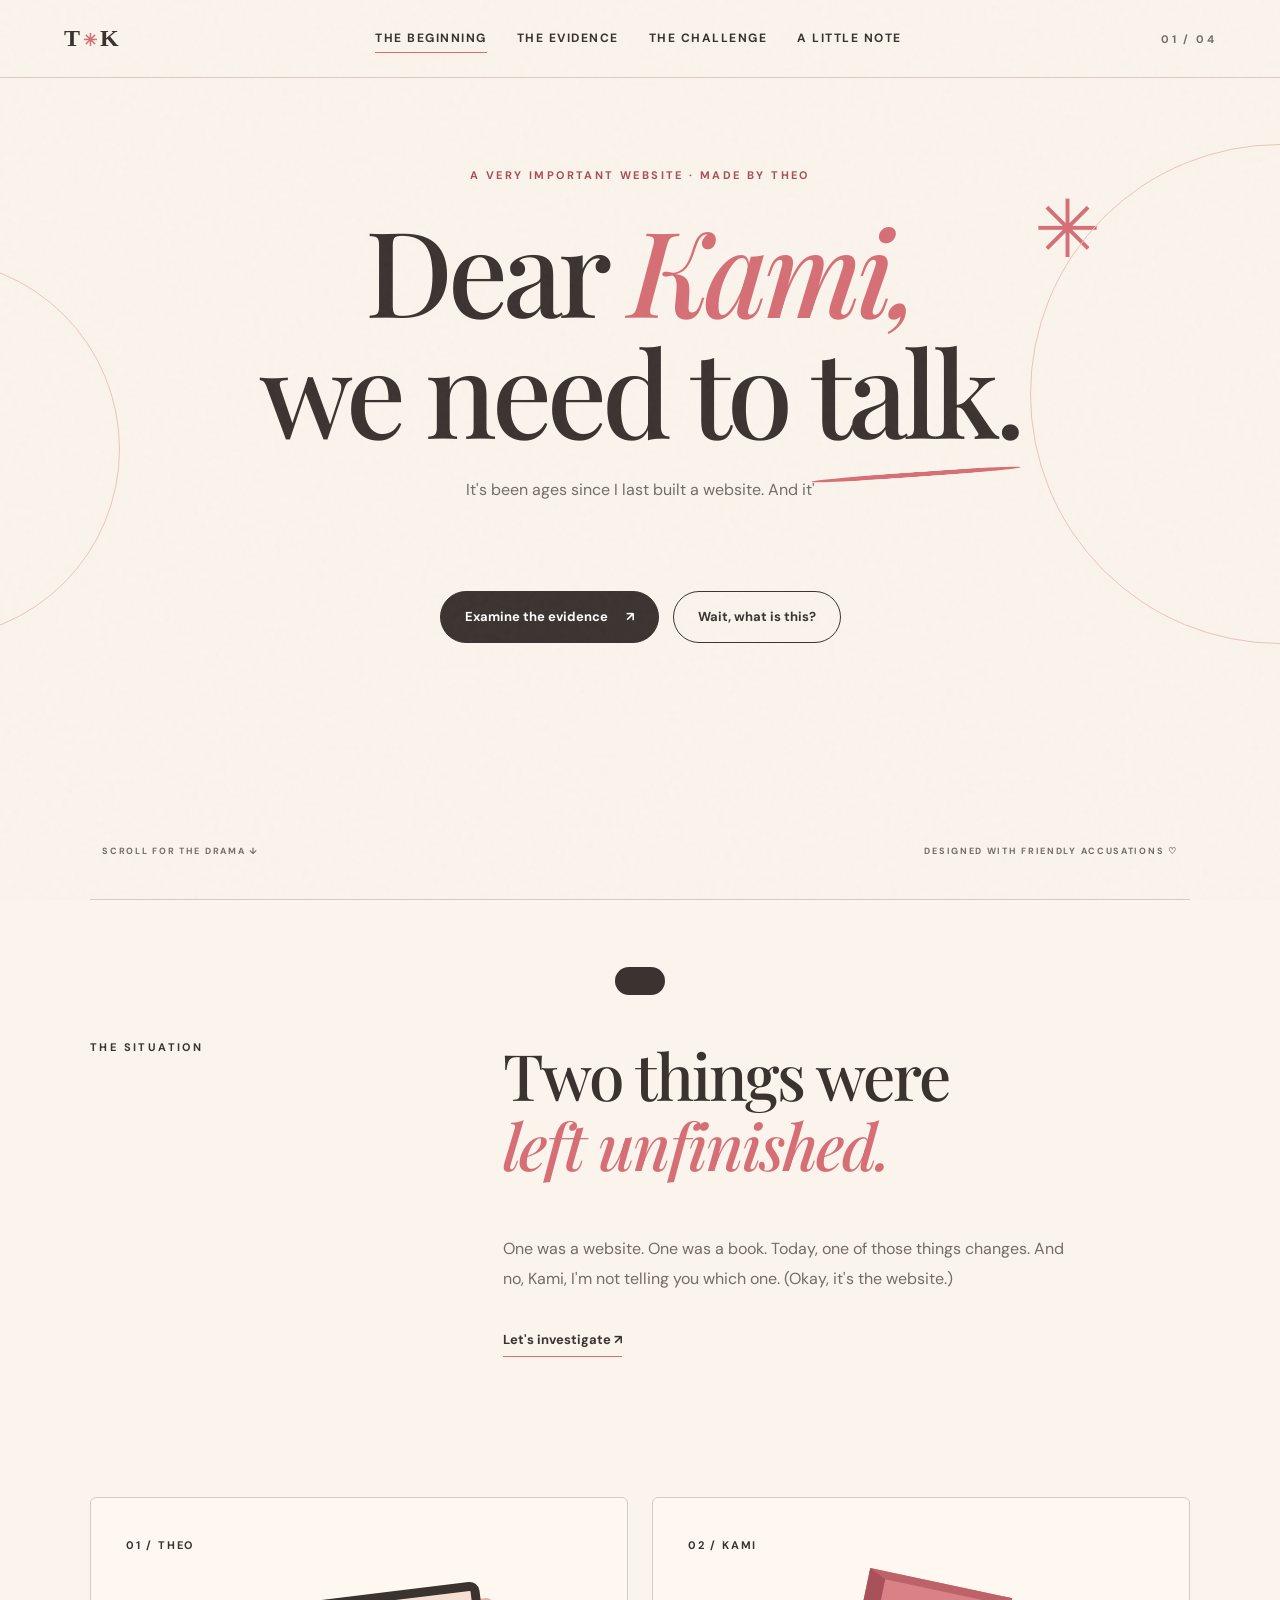
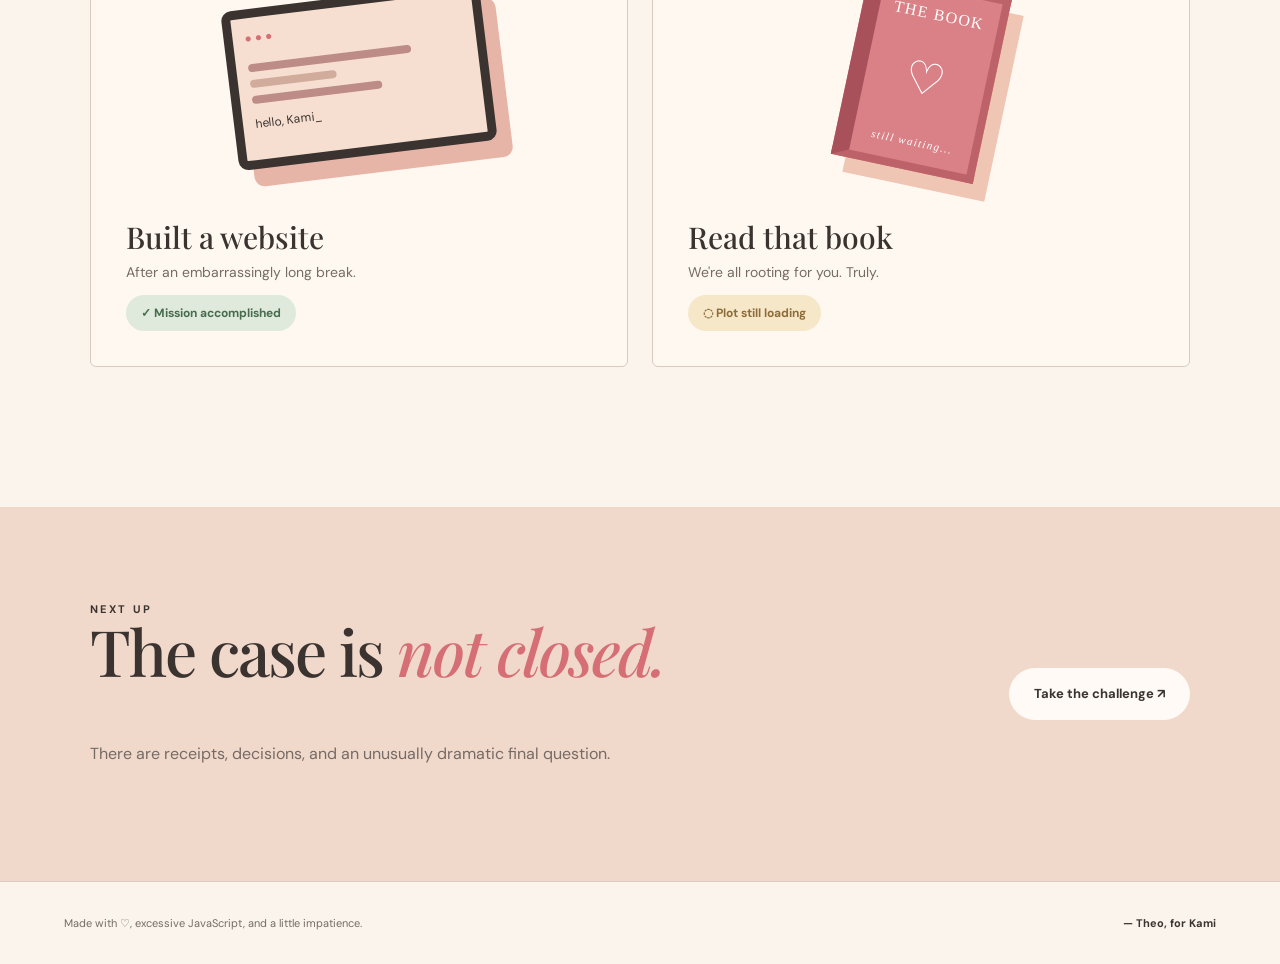
==== index.html @ cce5ed90 "Add files via upload" ====
<!doctype html><html lang="en"><head><meta charset="utf-8"><meta name="viewport" content="width=device-width,initial-scale=1"><meta name="theme-color" content="#faf4ec"><title>For Kami — An Unfinished Story</title><link rel="stylesheet" href="style.css"></head><body data-page="home"><div class="grain"></div><header class="nav"><a class="logo" href="index.html">T<span>✳</span>K</a><button class="menu-toggle" aria-label="Open menu" aria-expanded="false">☰</button><nav class="links"><a class="active" href="index.html">The beginning</a><a href="timeline.html">The evidence</a><a href="challenge.html">The challenge</a><a href="letter.html">A little note</a></nav><span class="chapter">01 / 04</span></header><main><section class="hero"><div class="eyebrow reveal">A VERY IMPORTANT WEBSITE · MADE BY THEO</div><div class="star star-one">✳</div><h1 class="reveal">Dear <em>Kami,</em><br>we need to <span class="underline-scribble">talk.</span></h1><p class="hero-desc reveal" id="typed" data-text="It's been ages since I last built a website. And it's been ages since you promised to read that book. Coincidence? I think not."></p><div class="hero-buttons reveal"><a class="btn primary" href="timeline.html">Examine the evidence <span>↗</span></a><button class="btn ghost" id="surprise-btn">Wait, what is this?</button></div><div class="hero-bottom"><span>SCROLL FOR THE DRAMA ↓</span><span>DESIGNED WITH FRIENDLY ACCUSATIONS ♡</span></div><div class="orbit orbit-one"></div><div class="orbit orbit-two"></div></section><section class="intro wrap reveal"><div class="mini-label">THE SITUATION</div><div><h2>Two things were<br><i>left unfinished.</i></h2><p>One was a website. One was a book. Today, one of those things changes. And no, Kami, I'm not telling you which one. (Okay, it's the website.)</p><a class="text-link" href="timeline.html">Let's investigate ↗</a></div></section><section class="split wrap"><article class="mini-panel reveal"><span class="panel-num">01 / THEO</span><div class="illustration laptop"><div class="screen"><div class="screen-dots">● ● ●</div><div class="code-line"></div><div class="code-line short"></div><div class="code-line mid"></div><span>hello, Kami_</span></div></div><h3>Built a website</h3><p>After an embarrassingly long break.</p><div class="status good">✓ Mission accomplished</div></article><article class="mini-panel reveal"><span class="panel-num">02 / KAMI</span><div class="illustration book-art"><div class="book-shape"><span>THE BOOK</span><span class="book-heart">♡</span><small>still waiting...</small></div></div><h3>Read that book</h3><p>We're all rooting for you. Truly.</p><div class="status pending">◌ Plot still loading</div></article></section><section class="banner reveal"><div class="wrap banner-inner"><div><div class="mini-label">NEXT UP</div><h2>The case is <i>not closed.</i></h2><p>There are receipts, decisions, and an unusually dramatic final question.</p></div><a href="challenge.html" class="btn pale">Take the challenge ↗</a></div></section></main><footer>Made with ♡, excessive JavaScript, and a little impatience. <strong>— Theo, for Kami</strong></footer><div class="toast" role="status" aria-live="polite"></div><script src="script.js"></script></body></html>
---- style.css ----
@import url('https://fonts.googleapis.com/css2?family=DM+Sans:wght@400;500;600;700&family=Playfair+Display:ital,wght@0,500;0,600;0,700;1,500;1,600&display=swap');
:root{--bg:#faf4ec;--ink:#3b3330;--muted:#766b65;--rose:#d66f75;--rose-dark:#a84f56;--peach:#f4d3c6;--line:#d9cbc0;--paper:#fffaf5;--sage:#718d73}*{box-sizing:border-box}html{scroll-behavior:smooth}body{margin:0;background:var(--bg);color:var(--ink);font-family:'DM Sans',Arial,sans-serif;overflow-x:hidden}a{color:inherit;text-decoration:none}button,input{font:inherit}button{cursor:pointer}.grain{position:fixed;inset:0;pointer-events:none;z-index:20;opacity:.14;background-image:url("data:image/svg+xml,%3Csvg viewBox='0 0 180 180' xmlns='http://www.w3.org/2000/svg'%3E%3Cfilter id='n'%3E%3CfeTurbulence type='fractalNoise' baseFrequency='.72' numOctaves='3' stitchTiles='stitch'/%3E%3C/filter%3E%3Crect width='100%25' height='100%25' filter='url(%23n)' opacity='.23'/%3E%3C/svg%3E")}.nav{position:relative;z-index:30;display:flex;align-items:center;justify-content:space-between;gap:20px;padding:24px max(5vw,22px);border-bottom:1px solid var(--line)}.logo{font-family:Georgia,serif;font-weight:bold;font-size:24px;letter-spacing:-3px}.logo span{color:var(--rose);font-size:17px;margin:0 6px}.links{display:flex;gap:30px;font-size:12px;font-weight:700;text-transform:uppercase;letter-spacing:1.5px}.links a{padding:6px 0;border-bottom:1px solid transparent;transition:.2s}.links a:hover,.links .active{border-color:var(--rose)}.chapter,.mini-label,.eyebrow{letter-spacing:2.4px;font-size:11px;font-weight:700;text-transform:uppercase}.chapter{color:var(--muted)}.menu-toggle{display:none;background:transparent;border:0;font-size:27px}.wrap{width:min(1100px,calc(100% - 44px));margin-inline:auto}h1,h2,h3,p{margin-top:0}h1,h2,h3{font-family:'Playfair Display',Georgia,serif;font-weight:500}h1 em,h2 i{color:var(--rose);font-weight:500}h1{font-size:clamp(65px,9.3vw,150px);letter-spacing:-5px;line-height:1.02}h2{font-size:clamp(38px,5vw,72px);line-height:1.1;letter-spacing:-2px}h3{font-size:30px}.hero{min-height:calc(100svh - 79px);padding:clamp(70px,10vh,125px) 8vw 42px;position:relative;overflow:hidden;display:flex;flex-direction:column;align-items:center;text-align:center}.hero .eyebrow{color:var(--rose-dark)}.hero h1{margin:26px 0 24px;position:relative;z-index:2}.underline-scribble{position:relative;white-space:nowrap}.underline-scribble:after{content:'';position:absolute;bottom:-8px;left:0;right:0;border-bottom:5px solid var(--rose);border-radius:50%;transform:rotate(-4deg)}.hero-desc{max-width:540px;line-height:1.85;min-height:100px;color:var(--muted);font-size:16px;z-index:2}.hero-buttons{display:flex;gap:14px;flex-wrap:wrap;justify-content:center;z-index:2}.btn{border:1px solid var(--ink);border-radius:100px;padding:16px 24px;display:inline-flex;align-items:center;justify-content:center;gap:18px;font-size:13px;font-weight:700;transition:transform .22s,background .22s,color .22s;min-height:52px}.btn:hover{transform:translateY(-3px)}.primary{background:var(--ink);color:#fff}.primary:hover{background:var(--rose-dark);border-color:var(--rose-dark)}.ghost,.outline{background:transparent;color:var(--ink)}.ghost:hover,.outline:hover{background:#f1dfd4}.pale{background:var(--paper);color:var(--ink);border-color:var(--paper)}.hero-bottom{margin-top:auto;width:100%;display:flex;justify-content:space-between;text-align:left;padding-top:70px;color:var(--muted);font-size:9px;letter-spacing:1.7px;font-weight:700}.orbit{position:absolute;pointer-events:none;border:1px solid #e8c7ba;border-radius:50%;height:380px;width:380px;z-index:0}.orbit-one{left:-260px;top:22%}.orbit-two{right:-250px;top:8%;height:500px;width:500px}.star{color:var(--rose);position:absolute;font-size:80px;top:100px;right:14%;animation:rotate 20s linear infinite}.intro{padding:140px 0;display:grid;grid-template-columns:1fr 2fr;gap:70px;border-top:1px solid var(--line)}.intro p,.banner p,.page-head p,.verdict-section p,.challenge-card p,.tiny-game p,.outro p{max-width:570px;color:var(--muted);line-height:1.9;font-size:16px}.text-link{display:inline-block;border-bottom:1px solid var(--rose);padding-bottom:8px;font-size:13px;font-weight:700;margin-top:20px}.split{display:grid;grid-template-columns:1fr 1fr;gap:24px;padding-bottom:140px}.mini-panel{border:1px solid var(--line);background:#fff8f1;padding:35px;border-radius:6px;position:relative;overflow:hidden}.panel-num{font-size:11px;letter-spacing:1.8px;font-weight:700}.mini-panel h3{margin:18px 0 6px}.mini-panel p{color:var(--muted);font-size:14px}.illustration{height:245px;display:flex;justify-content:center;align-items:center}.screen{background:#f6dfd1;border:9px solid var(--ink);border-radius:10px;width:260px;height:160px;transform:rotate(-7deg);box-shadow:14px 18px 0 #e7b5a7;padding:12px}.screen-dots{color:var(--rose);font-size:12px;margin-bottom:18px}.code-line{width:75%;height:8px;background:#bd8c87;margin-bottom:8px;border-radius:10px}.code-line.short{width:40%;background:#d1ac9d}.code-line.mid{width:60%}.screen span{font-size:12px}.book-shape{height:190px;width:145px;display:flex;flex-direction:column;align-items:center;justify-content:space-around;background:#d98186;color:#fff;border:8px solid #bd6269;border-left:17px solid #a8515a;transform:rotate(12deg);box-shadow:15px 15px 0 #efc5b4;font-family:Georgia,serif;letter-spacing:1.4px;text-align:center}.book-heart{font-size:45px}.book-shape small{font:italic 11px Georgia}.status{display:inline-block;border-radius:40px;padding:10px 15px;font-size:12px;font-weight:700}.good{background:#dfeadd;color:#486c4e}.pending{background:#f6e7c9;color:#8d6c38}.banner{background:#f0d8cb;padding:95px 0}.banner-inner{display:flex;align-items:center;justify-content:space-between;gap:20px}.banner h2{max-width:650px}.banner .btn{flex-shrink:0}footer{display:flex;justify-content:space-between;gap:15px;padding:34px max(5vw,22px);font-size:11px;color:var(--muted);border-top:1px solid var(--line)}footer strong{color:var(--ink)}.page-head{padding-top:100px;padding-bottom:65px}.page-head .eyebrow{color:var(--rose-dark)}.page-head h1{font-size:clamp(64px,9vw,124px);margin:23px 0}.page-head p{max-width:600px}.evidence-layout{display:grid;grid-template-columns:1fr 1fr;gap:25px}.stat-card,.case-card{padding:35px;background:#fff9f3;border:1px solid var(--line);border-radius:5px}.stat-title{margin:32px 0;color:var(--muted);line-height:1.5}.time-grid{display:grid;grid-template-columns:repeat(3,1fr);gap:10px}.time-grid strong{font:500 clamp(36px,5vw,70px) Georgia;display:block}.time-grid small{color:var(--muted);font-size:11px}.micro{font-size:11px!important;color:var(--muted);line-height:1.7;margin-top:24px}.case-head{display:flex;justify-content:space-between;gap:12px;color:var(--rose-dark);font-size:9px;letter-spacing:1.5px}.case-card h2{font-size:47px;margin:38px 0}.case-item{border-top:1px solid var(--line);display:flex;gap:15px;align-items:flex-start;padding:14px 0}.case-item span{color:var(--rose);font-weight:700}.case-item p{margin:0;font-size:14px;line-height:1.5}.verdict-section{padding:110px 0 135px;text-align:center}.verdict-section p{margin-inline:auto}.excuses{display:flex;gap:10px;flex-wrap:wrap;justify-content:center;margin:28px 0}.excuses button{border:1px solid var(--line);background:#fff9f3;padding:14px 19px;border-radius:40px;transition:.2s}.excuses button:hover,.excuses button.selected{background:var(--peach);border-color:var(--rose)}.reply{min-height:80px;font:italic 24px Georgia;padding:20px;color:var(--rose-dark)}.challenge-main{padding:0 0 100px}.challenge-card{background:#f4dace;border:1px solid #ebc6b5;min-height:500px;text-align:center;padding:70px 22px;position:relative;overflow:hidden}.challenge-symbol{font-size:85px;color:var(--rose);line-height:1.5;animation:rotate 22s linear infinite}.challenge-card h2{margin:8px 0 20px}.challenge-card p{margin-inline:auto}.decision-buttons{display:flex;justify-content:center;gap:12px;flex-wrap:wrap;margin-top:25px}.pledge{background:#fff9f3;padding:48px;margin-top:24px;border:1px solid var(--line);max-width:750px;margin-inline:auto}.pledge h2{margin:18px 0}.pledge p{line-height:1.7}.pledge label{display:block;font-weight:700;font-size:13px;margin:24px 0 10px}.pledge label small{color:var(--muted);font-weight:400}.pledge input{display:block;width:100%;max-width:400px;padding:16px;border:1px solid var(--line);background:var(--paper);border-radius:4px;color:var(--ink)}.pledge .btn{margin-top:25px}.saved-summary{font-size:14px;line-height:1.7;margin-top:22px}.tiny-game{border-top:1px solid var(--line);padding:90px 0 120px;display:grid;grid-template-columns:1fr 1fr;gap:35px;align-items:center}.score{font-size:12px;font-weight:700;letter-spacing:1.5px;margin-top:25px}.game-area{height:320px;border:2px dashed #dabcb0;border-radius:12px;background:#fff9f3;position:relative;overflow:hidden}.game-area button{border:0;background:none;font-size:58px;position:absolute;top:45%;left:45%;transition:top .18s,left .18s,transform .18s;touch-action:manipulation}.game-area button:active{transform:scale(.8)}#game-result{position:absolute;bottom:14px;left:12px;right:12px;text-align:center;font-size:13px;font-weight:700;color:var(--rose-dark);pointer-events:none}.letter-space{padding-bottom:75px}.envelope-area{text-align:center;padding:50px 0}.envelope{position:relative;width:260px;height:165px;background:#e9afa7;border:0;box-shadow:12px 16px 0 #efd9ca;transition:transform .3s;display:block;margin:0 auto 40px}.envelope:hover{transform:translateY(-8px) rotate(-3deg)}.env-flap{position:absolute;top:0;left:0;width:0;height:0;border-left:130px solid transparent;border-right:130px solid transparent;border-top:100px solid #d78c86;transform-origin:top;transition:transform .5s}.envelope.open .env-flap{transform:rotateX(180deg)}.env-front{position:absolute;left:0;right:0;bottom:10px;font-size:44px;color:#fff;z-index:1}.envelope-area p{color:var(--muted);font-size:13px}.letter-paper{max-width:760px;margin:0 auto;background:#fffbf6;padding:clamp(30px,7vw,75px);box-shadow:0 12px 45px #9c665b19;border:1px solid #edddd1;animation:rise .8s ease}.letter-paper h2{margin:35px 0}.letter-paper p{font-size:16px;line-height:2;color:#5f514c}.letter-sign{font-family:Georgia,serif;font-style:italic;font-size:22px;line-height:1.8;margin:40px 0}.letter-sign strong{color:var(--rose-dark)}.outro{padding:80px 0 130px;border-top:1px solid var(--line);text-align:center}.outro h2{margin-bottom:30px}.toast{position:fixed;bottom:25px;left:50%;transform:translate(-50%,120px);background:var(--ink);color:#fff;border-radius:100px;padding:14px 25px;z-index:100;text-align:center;font-size:13px;max-width:90vw;transition:transform .4s}.toast.show{transform:translate(-50%,0)}.confetti{position:fixed;top:-30px;z-index:100;pointer-events:none;animation:fall var(--duration) linear forwards}.reveal{opacity:0;transform:translateY(25px);transition:opacity .8s,transform .8s}.reveal.visible{opacity:1;transform:translateY(0)}@keyframes rotate{to{transform:rotate(360deg)}}@keyframes fall{to{transform:translate(var(--drift),110vh) rotate(680deg);opacity:0}}@keyframes rise{from{opacity:0;transform:translateY(35px)}to{opacity:1;transform:translateY(0)}}@media(max-width:760px){.nav{padding:18px 22px}.menu-toggle{display:block;margin-left:auto}.chapter{display:none}.links{display:none;position:absolute;top:67px;left:0;right:0;padding:25px 22px 30px;background:var(--bg);border-bottom:1px solid var(--line);flex-direction:column;gap:20px}.links.open{display:flex}.hero{min-height:calc(100svh - 69px);padding:75px 22px 28px}.hero h1{font-size:clamp(56px,13vw,90px);letter-spacing:-3px}.hero-desc{font-size:14px}.hero-bottom{gap:15px;font-size:8px}.orbit-one{left:-330px}.orbit-two{right:-400px}.star{font-size:45px;right:6%;top:65px}.intro{padding:85px 0;display:block}.intro .mini-label{margin-bottom:24px}.split,.evidence-layout,.tiny-game{grid-template-columns:1fr}.split{padding-bottom:85px}.mini-panel{padding:26px}.banner{padding:65px 0}.banner-inner{display:block}.banner .btn{margin-top:20px}.page-head{padding-top:72px;padding-bottom:48px}.page-head h1{letter-spacing:-3px}.case-card h2{font-size:42px}.verdict-section{padding:85px 0}.challenge-card{padding:48px 18px;min-height:0}.pledge{padding:26px 20px}.tiny-game{padding:70px 0}.game-area{height:285px}footer{flex-direction:column;font-size:10px}.letter-space{padding-bottom:50px}.letter-paper p{font-size:15px}}@media(prefers-reduced-motion:reduce){*,*:before,*:after{animation-duration:.01ms!important;transition-duration:.01ms!important;scroll-behavior:auto!important}.reveal{opacity:1;transform:none}}
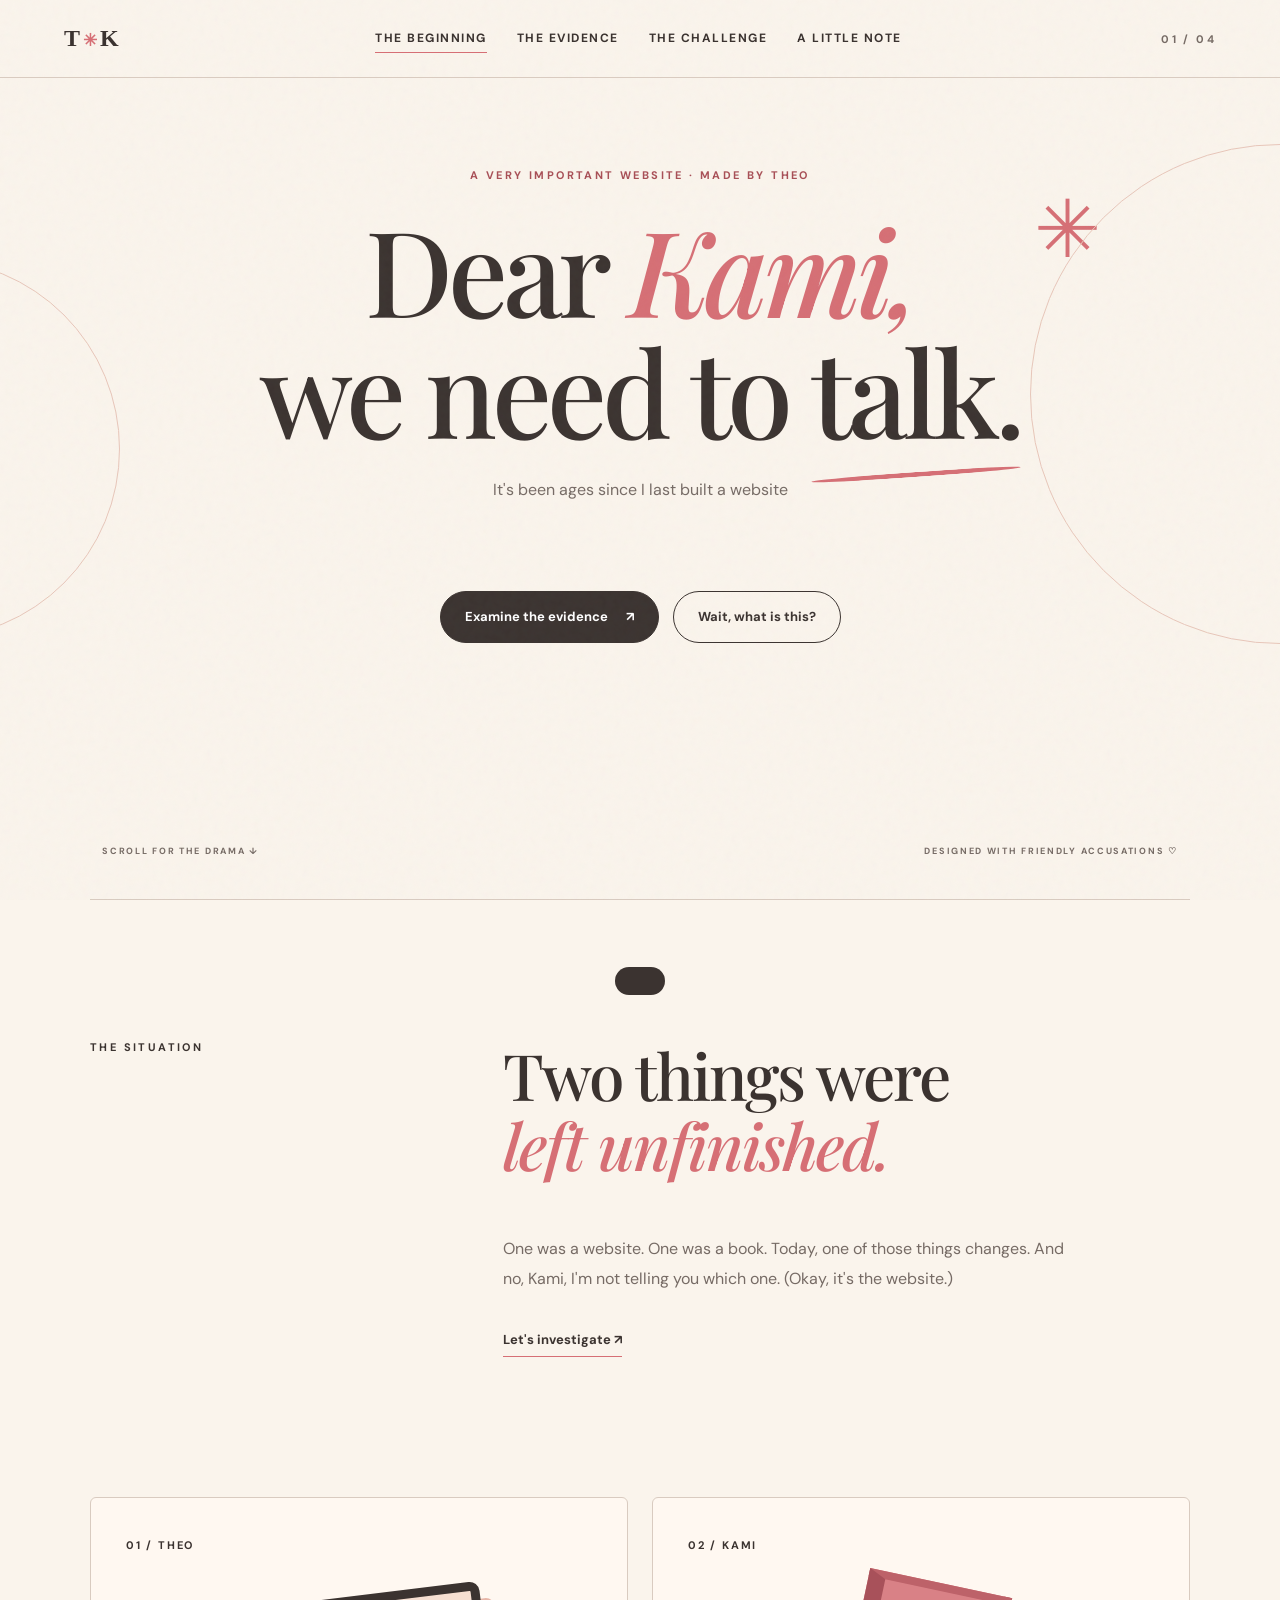
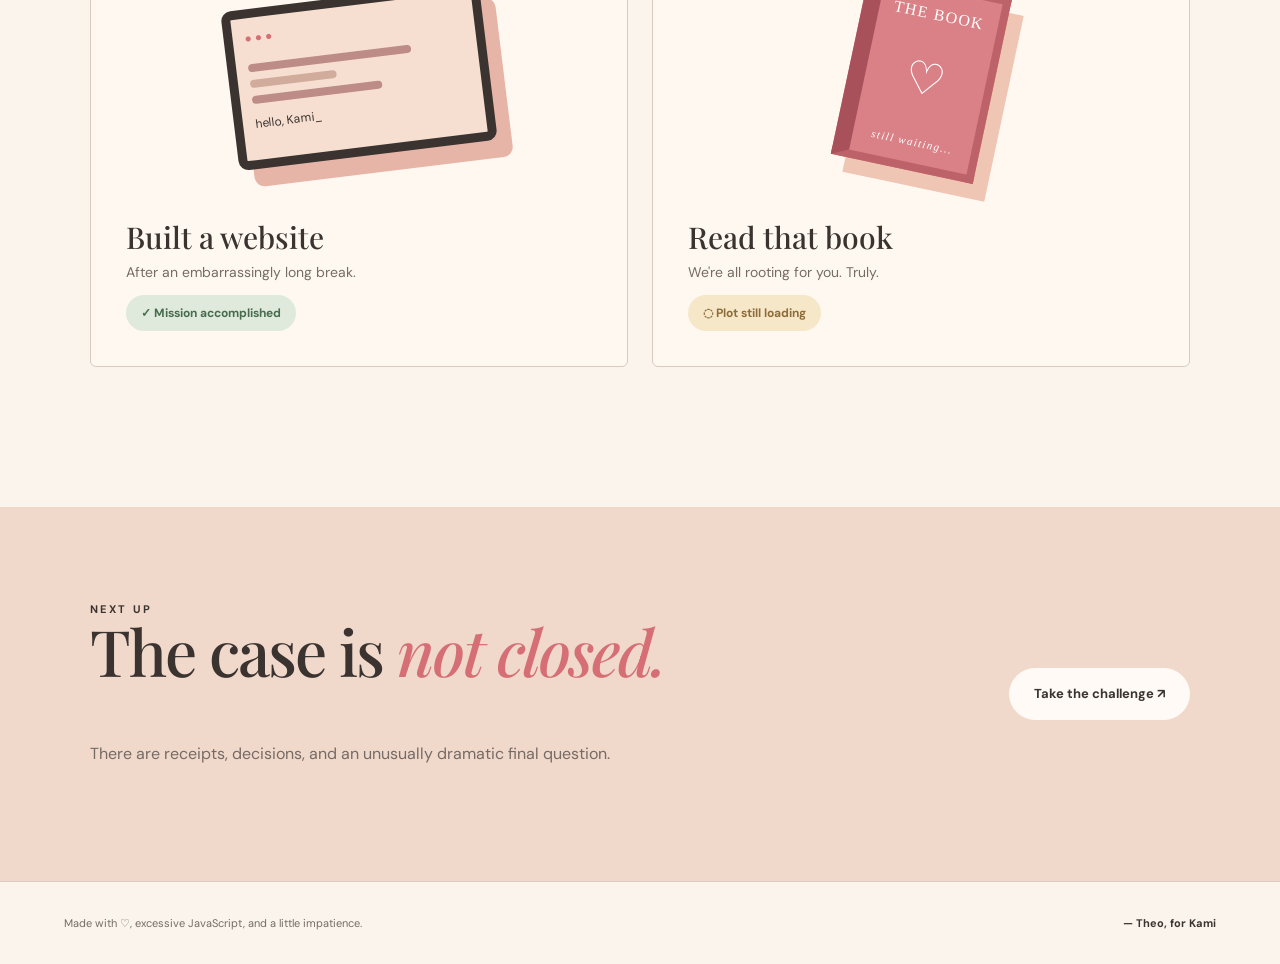
==== commit c24ff4ae: "Update index.html" ====
--- a/index.html
+++ b/index.html
@@ -1 +1 @@
-<!doctype html><html lang="en"><head><meta charset="utf-8"><meta name="viewport" content="width=device-width,initial-scale=1"><meta name="theme-color" content="#faf4ec"><title>For Kami — An Unfinished Story</title><link rel="stylesheet" href="style.css"></head><body data-page="home"><div class="grain"></div><header class="nav"><a class="logo" href="index.html">T<span>✳</span>K</a><button class="menu-toggle" aria-label="Open menu" aria-expanded="false">☰</button><nav class="links"><a class="active" href="index.html">The beginning</a><a href="timeline.html">The evidence</a><a href="challenge.html">The challenge</a><a href="letter.html">A little note</a></nav><span class="chapter">01 / 04</span></header><main><section class="hero"><div class="eyebrow reveal">A VERY IMPORTANT WEBSITE · MADE BY THEO</div><div class="star star-one">✳</div><h1 class="reveal">Dear <em>Kami,</em><br>we need to <span class="underline-scribble">talk.</span></h1><p class="hero-desc reveal" id="typed" data-text="It's been ages since I last built a website. And it's been ages since you promised to read that book. Coincidence? I think not."></p><div class="hero-buttons reveal"><a class="btn primary" href="timeline.html">Examine the evidence <span>↗</span></a><button class="btn ghost" id="surprise-btn">Wait, what is this?</button></div><div class="hero-bottom"><span>SCROLL FOR THE DRAMA ↓</span><span>DESIGNED WITH FRIENDLY ACCUSATIONS ♡</span></div><div class="orbit orbit-one"></div><div class="orbit orbit-two"></div></section><section class="intro wrap reveal"><div class="mini-label">THE SITUATION</div><div><h2>Two things were<br><i>left unfinished.</i></h2><p>One was a website. One was a book. Today, one of those things changes. And no, Kami, I'm not telling you which one. (Okay, it's the website.)</p><a class="text-link" href="timeline.html">Let's investigate ↗</a></div></section><section class="split wrap"><article class="mini-panel reveal"><span class="panel-num">01 / THEO</span><div class="illustration laptop"><div class="screen"><div class="screen-dots">● ● ●</div><div class="code-line"></div><div class="code-line short"></div><div class="code-line mid"></div><span>hello, Kami_</span></div></div><h3>Built a website</h3><p>After an embarrassingly long break.</p><div class="status good">✓ Mission accomplished</div></article><article class="mini-panel reveal"><span class="panel-num">02 / KAMI</span><div class="illustration book-art"><div class="book-shape"><span>THE BOOK</span><span class="book-heart">♡</span><small>still waiting...</small></div></div><h3>Read that book</h3><p>We're all rooting for you. Truly.</p><div class="status pending">◌ Plot still loading</div></article></section><section class="banner reveal"><div class="wrap banner-inner"><div><div class="mini-label">NEXT UP</div><h2>The case is <i>not closed.</i></h2><p>There are receipts, decisions, and an unusually dramatic final question.</p></div><a href="challenge.html" class="btn pale">Take the challenge ↗</a></div></section></main><footer>Made with ♡, excessive JavaScript, and a little impatience. <strong>— Theo, for Kami</strong></footer><div class="toast" role="status" aria-live="polite"></div><script src="script.js"></script></body></html>
+<!doctype html> <html lang="en"><head><meta charset="utf-8"><meta name="viewport" content="width=device-width,initial-scale=1"><meta name="theme-color" content="#faf4ec"><title>For Kami — An Unfinished Story</title><link rel="stylesheet" href="style.css"></head><body data-page="home"><div class="grain"></div><header class="nav"><a class="logo" href="index.html">T<span>✳</span>K</a><button class="menu-toggle" aria-label="Open menu" aria-expanded="false">☰</button><nav class="links"><a class="active" href="index.html">The beginning</a><a href="timeline.html">The evidence</a><a href="challenge.html">The challenge</a><a href="letter.html">A little note</a></nav><span class="chapter">01 / 04</span></header><main><section class="hero"><div class="eyebrow reveal">A VERY IMPORTANT WEBSITE · MADE BY THEO</div><div class="star star-one">✳</div><h1 class="reveal">Dear <em>Kami,</em><br>we need to <span class="underline-scribble">talk.</span></h1><p class="hero-desc reveal" id="typed" data-text="It's been ages since I last built a website. And it's been ages since you promised to read that book. Coincidence? I think not."></p><div class="hero-buttons reveal"><a class="btn primary" href="timeline.html">Examine the evidence <span>↗</span></a><button class="btn ghost" id="surprise-btn">Wait, what is this?</button></div><div class="hero-bottom"><span>SCROLL FOR THE DRAMA ↓</span><span>DESIGNED WITH FRIENDLY ACCUSATIONS ♡</span></div><div class="orbit orbit-one"></div><div class="orbit orbit-two"></div></section><section class="intro wrap reveal"><div class="mini-label">THE SITUATION</div><div><h2>Two things were<br><i>left unfinished.</i></h2><p>One was a website. One was a book. Today, one of those things changes. And no, Kami, I'm not telling you which one. (Okay, it's the website.)</p><a class="text-link" href="timeline.html">Let's investigate ↗</a></div></section><section class="split wrap"><article class="mini-panel reveal"><span class="panel-num">01 / THEO</span><div class="illustration laptop"><div class="screen"><div class="screen-dots">● ● ●</div><div class="code-line"></div><div class="code-line short"></div><div class="code-line mid"></div><span>hello, Kami_</span></div></div><h3>Built a website</h3><p>After an embarrassingly long break.</p><div class="status good">✓ Mission accomplished</div></article><article class="mini-panel reveal"><span class="panel-num">02 / KAMI</span><div class="illustration book-art"><div class="book-shape"><span>THE BOOK</span><span class="book-heart">♡</span><small>still waiting...</small></div></div><h3>Read that book</h3><p>We're all rooting for you. Truly.</p><div class="status pending">◌ Plot still loading</div></article></section><section class="banner reveal"><div class="wrap banner-inner"><div><div class="mini-label">NEXT UP</div><h2>The case is <i>not closed.</i></h2><p>There are receipts, decisions, and an unusually dramatic final question.</p></div><a href="challenge.html" class="btn pale">Take the challenge ↗</a></div></section></main><footer>Made with ♡, excessive JavaScript, and a little impatience. <strong>— Theo, for Kami</strong></footer><div class="toast" role="status" aria-live="polite"></div><script src="script.js"></script></body></html>
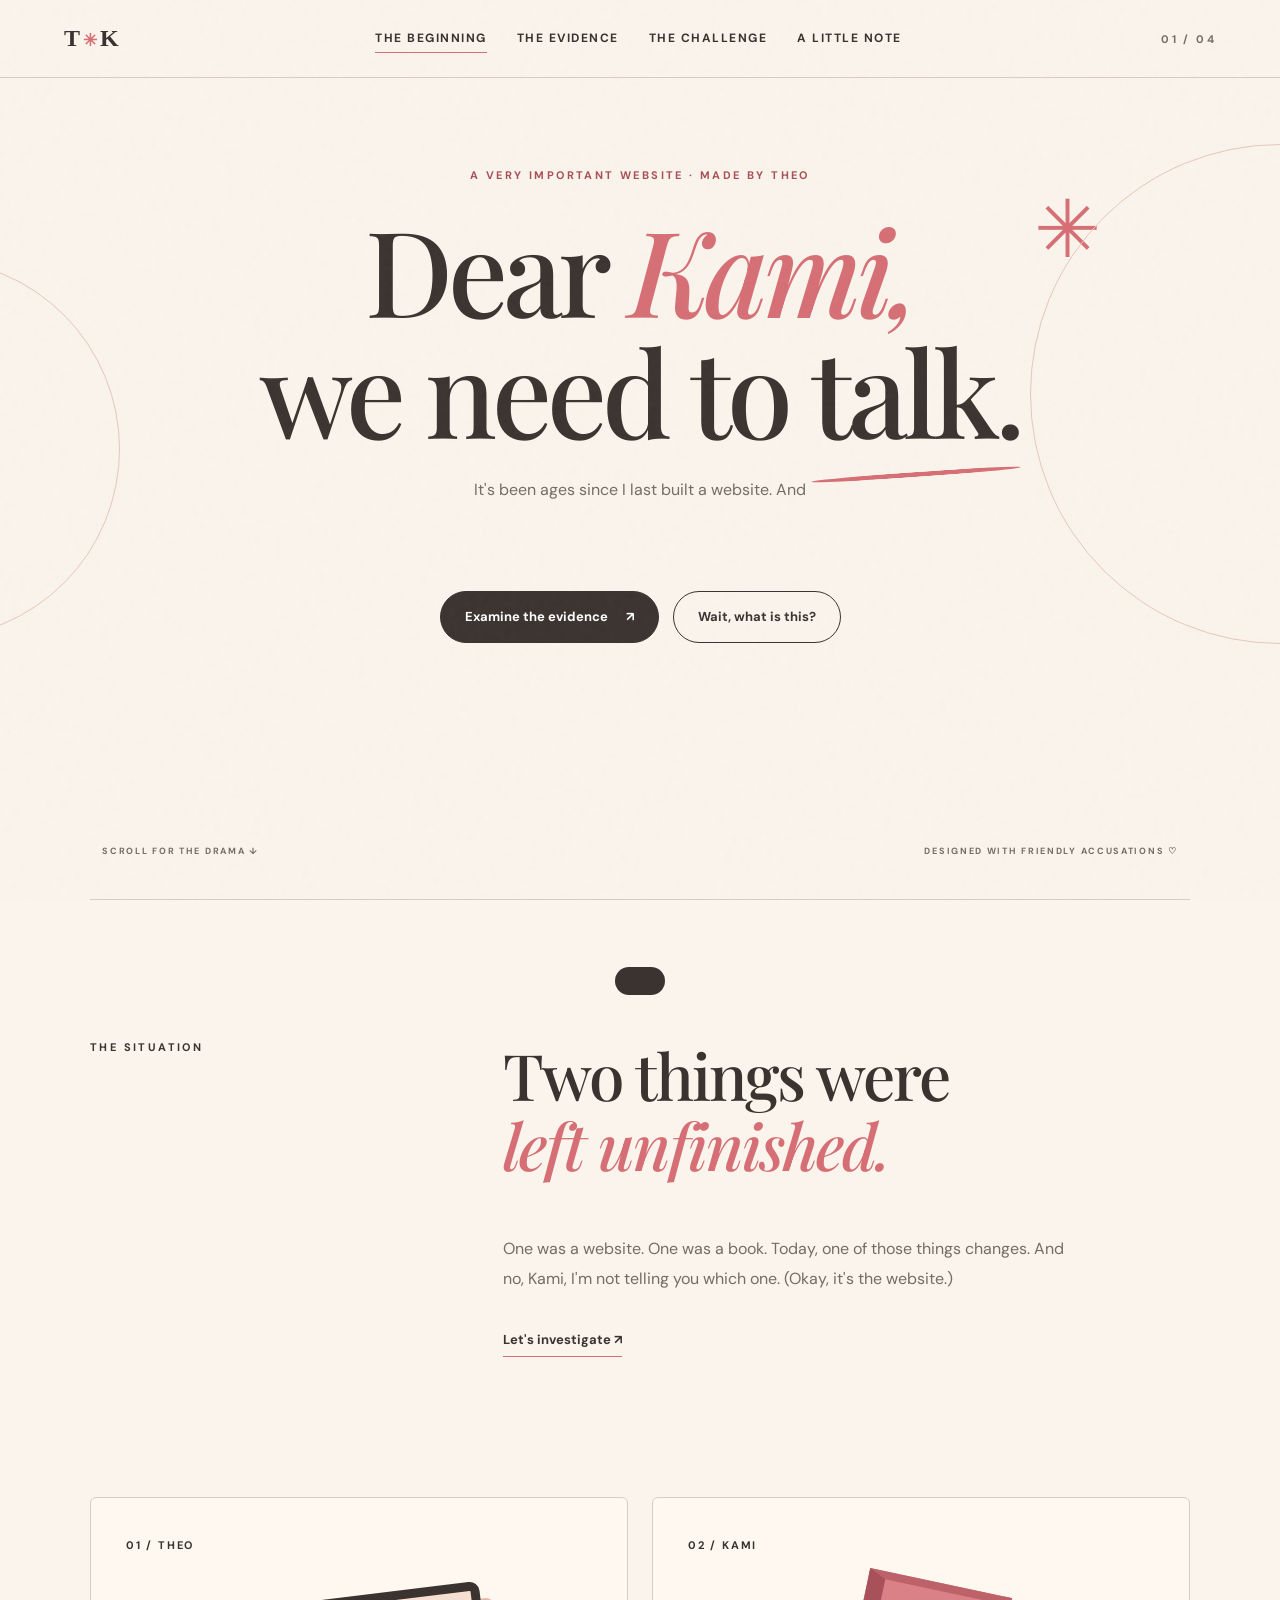
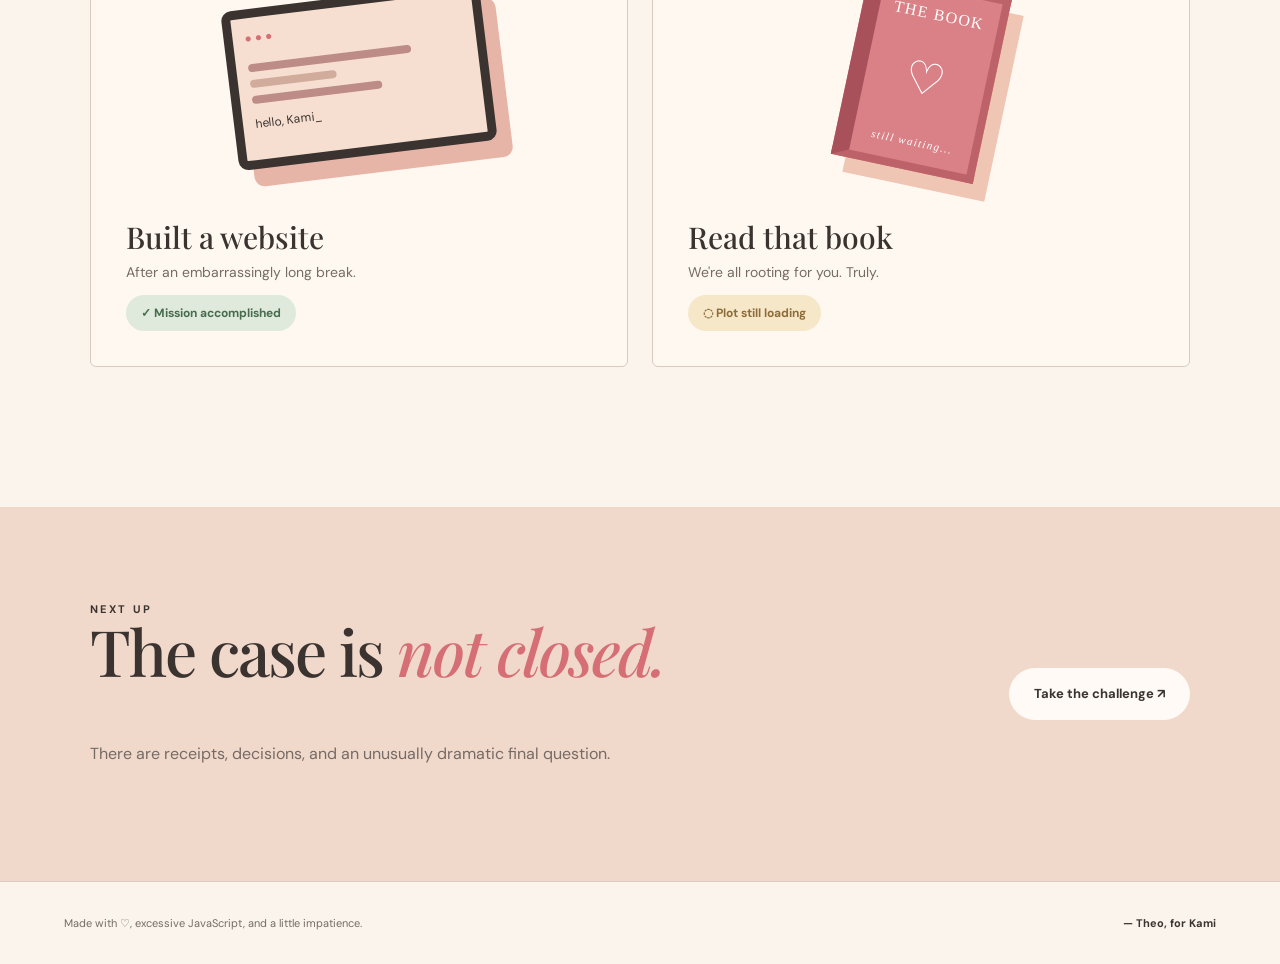
==== commit 1f8b32f2: "Fix HTML encoding issues in index.html" ====
--- a/index.html
+++ b/index.html
@@ -1 +1 @@
-<!doctype html> <html lang="en"><head><meta charset="utf-8"><meta name="viewport" content="width=device-width,initial-scale=1"><meta name="theme-color" content="#faf4ec"><title>For Kami — An Unfinished Story</title><link rel="stylesheet" href="style.css"></head><body data-page="home"><div class="grain"></div><header class="nav"><a class="logo" href="index.html">T<span>✳</span>K</a><button class="menu-toggle" aria-label="Open menu" aria-expanded="false">☰</button><nav class="links"><a class="active" href="index.html">The beginning</a><a href="timeline.html">The evidence</a><a href="challenge.html">The challenge</a><a href="letter.html">A little note</a></nav><span class="chapter">01 / 04</span></header><main><section class="hero"><div class="eyebrow reveal">A VERY IMPORTANT WEBSITE · MADE BY THEO</div><div class="star star-one">✳</div><h1 class="reveal">Dear <em>Kami,</em><br>we need to <span class="underline-scribble">talk.</span></h1><p class="hero-desc reveal" id="typed" data-text="It's been ages since I last built a website. And it's been ages since you promised to read that book. Coincidence? I think not."></p><div class="hero-buttons reveal"><a class="btn primary" href="timeline.html">Examine the evidence <span>↗</span></a><button class="btn ghost" id="surprise-btn">Wait, what is this?</button></div><div class="hero-bottom"><span>SCROLL FOR THE DRAMA ↓</span><span>DESIGNED WITH FRIENDLY ACCUSATIONS ♡</span></div><div class="orbit orbit-one"></div><div class="orbit orbit-two"></div></section><section class="intro wrap reveal"><div class="mini-label">THE SITUATION</div><div><h2>Two things were<br><i>left unfinished.</i></h2><p>One was a website. One was a book. Today, one of those things changes. And no, Kami, I'm not telling you which one. (Okay, it's the website.)</p><a class="text-link" href="timeline.html">Let's investigate ↗</a></div></section><section class="split wrap"><article class="mini-panel reveal"><span class="panel-num">01 / THEO</span><div class="illustration laptop"><div class="screen"><div class="screen-dots">● ● ●</div><div class="code-line"></div><div class="code-line short"></div><div class="code-line mid"></div><span>hello, Kami_</span></div></div><h3>Built a website</h3><p>After an embarrassingly long break.</p><div class="status good">✓ Mission accomplished</div></article><article class="mini-panel reveal"><span class="panel-num">02 / KAMI</span><div class="illustration book-art"><div class="book-shape"><span>THE BOOK</span><span class="book-heart">♡</span><small>still waiting...</small></div></div><h3>Read that book</h3><p>We're all rooting for you. Truly.</p><div class="status pending">◌ Plot still loading</div></article></section><section class="banner reveal"><div class="wrap banner-inner"><div><div class="mini-label">NEXT UP</div><h2>The case is <i>not closed.</i></h2><p>There are receipts, decisions, and an unusually dramatic final question.</p></div><a href="challenge.html" class="btn pale">Take the challenge ↗</a></div></section></main><footer>Made with ♡, excessive JavaScript, and a little impatience. <strong>— Theo, for Kami</strong></footer><div class="toast" role="status" aria-live="polite"></div><script src="script.js"></script></body></html>
+<!doctype html> <html lang="en"><head><meta charset="utf-8"><meta name="viewport"  content="width=device-width,initial-scale=1"><meta name="theme-color" content="#faf4ec"><title>For Kami — An Unfinished Story</title><link rel="stylesheet" href="style.css"></head><body data-page="home"><div class="grain"></div><header class="nav"><a class="logo" href="index.html">T<span>✳</span>K</a><button class="menu-toggle" aria-label="Open menu" aria-expanded="false">☰</button><nav class="links"><a class="active" href="index.html">The beginning</a><a href="timeline.html">The evidence</a><a href="challenge.html">The challenge</a><a href="letter.html">A little note</a></nav><span class="chapter">01 / 04</span></header><main><section class="hero"><div class="eyebrow reveal">A VERY IMPORTANT WEBSITE · MADE BY THEO</div><div class="star star-one">✳</div><h1 class="reveal">Dear <em>Kami,</em><br>we need to <span class="underline-scribble">talk.</span></h1><p class="hero-desc reveal" id="typed" data-text="It's been ages since I last built a website. And it's been ages since you promised to read that book. Coincidence? I think not."></p><div class="hero-buttons reveal"><a class="btn primary" href="timeline.html">Examine the evidence <span>↗</span></a><button class="btn ghost" id="surprise-btn">Wait, what is this?</button></div><div class="hero-bottom"><span>SCROLL FOR THE DRAMA ↓</span><span>DESIGNED WITH FRIENDLY ACCUSATIONS ♡</span></div><div class="orbit orbit-one"></div><div class="orbit orbit-two"></div></section><section class="intro wrap reveal"><div class="mini-label">THE SITUATION</div><div><h2>Two things were<br><i>left unfinished.</i></h2><p>One was a website. One was a book. Today, one of those things changes. And no, Kami, I'm not telling you which one. (Okay, it's the website.)</p><a class="text-link" href="timeline.html">Let's investigate ↗</a></div></section><section class="split wrap"><article class="mini-panel reveal"><span class="panel-num">01 / THEO</span><div class="illustration laptop"><div class="screen"><div class="screen-dots">● ● ●</div><div class="code-line"></div><div class="code-line short"></div><div class="code-line mid"></div><span>hello, Kami_</span></div></div><h3>Built a website</h3><p>After an embarrassingly long break.</p><div class="status good">✓ Mission accomplished</div></article><article class="mini-panel reveal"><span class="panel-num">02 / KAMI</span><div class="illustration book-art"><div class="book-shape"><span>THE BOOK</span><span class="book-heart">♡</span><small>still waiting...</small></div></div><h3>Read that book</h3><p>We're all rooting for you. Truly.</p><div class="status pending">◌ Plot still loading</div></article></section><section class="banner reveal"><div class="wrap banner-inner"><div><div class="mini-label">NEXT UP</div><h2>The case is <i>not closed.</i></h2><p>There are receipts, decisions, and an unusually dramatic final question.</p></div><a href="challenge.html" class="btn pale">Take the challenge ↗</a></div></section></main><footer>Made with ♡, excessive JavaScript, and a little impatience. <strong>— Theo, for Kami</strong></footer><div class="toast" role="status" aria-live="polite"></div><script src="script.js"></script></body></html>
